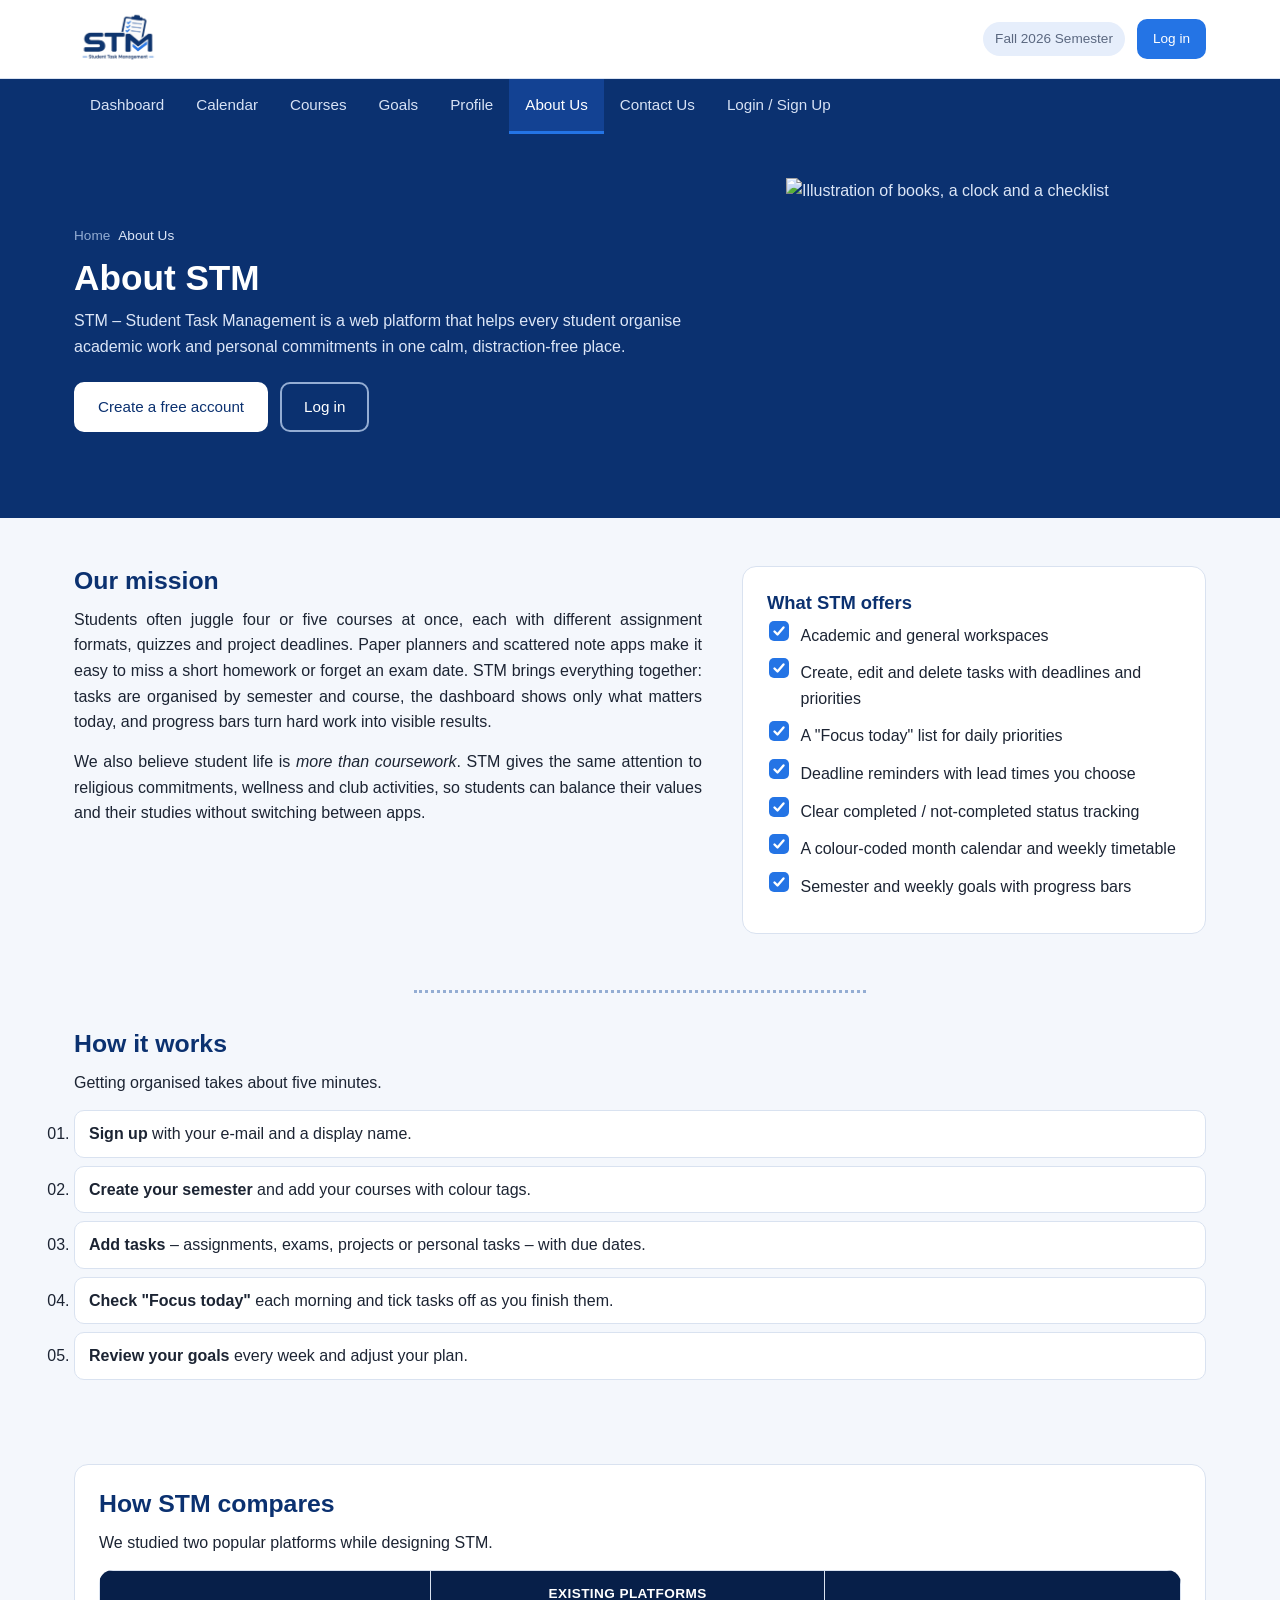
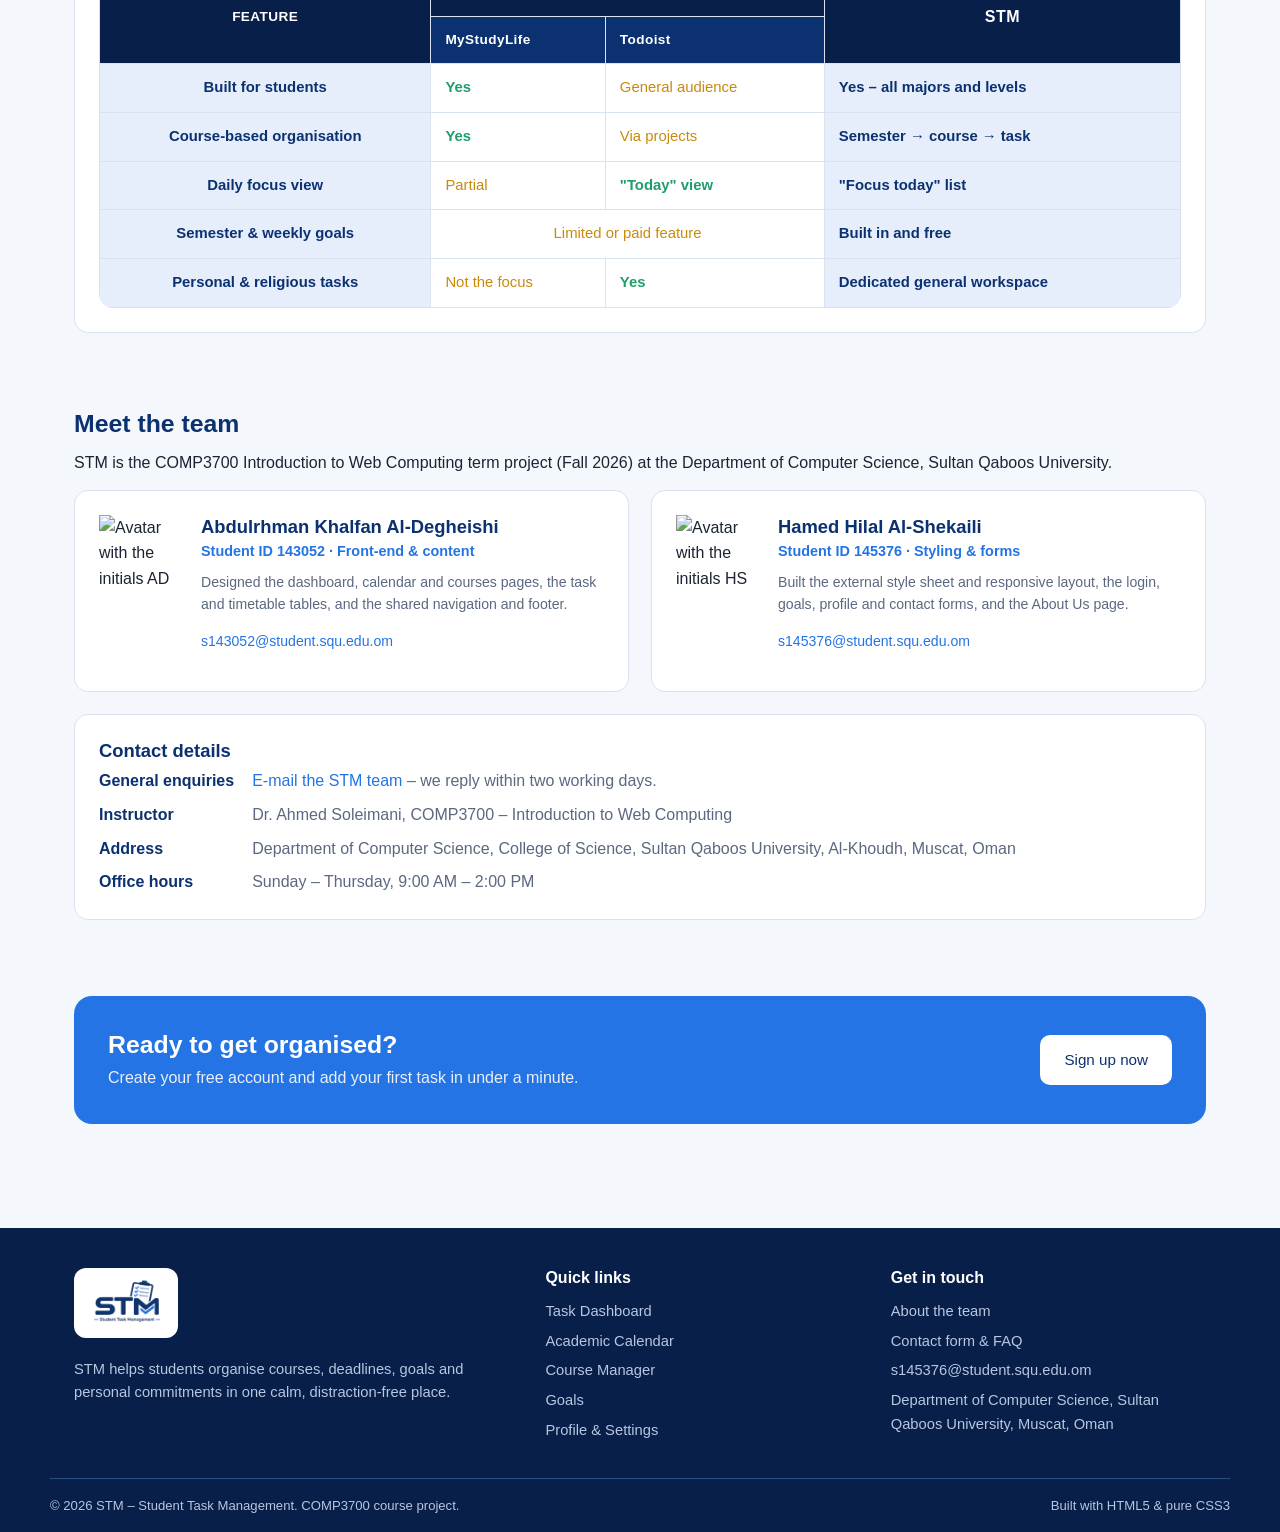
==== pages/aboutus.html @ becb6367 "Add files via upload" ====
<!DOCTYPE html>
<html xmlns="http://www.w3.org/1999/xhtml" lang="en" xml:lang="en">
<head>
  <meta charset="UTF-8" />
  <meta name="viewport" content="width=device-width, initial-scale=1.0" />
  <meta name="description" content="The mission behind STM and the team that built it." />
  <meta name="keywords" content="student task management, STM, assignments, deadlines, study planner, SQU" />
  <meta name="author" content="Abdulrhman Khalfan Al-Degheishi, Hamed Hilal Al-Shekaili" />
  <title>About Us | STM – Student Task Management</title>
  <link rel="icon" type="image/svg+xml" href="../images/favicon.svg" />
  <!-- 1) EXTERNAL CSS: shared by every page (logo, navigation, layout, footer) -->
  <link rel="stylesheet" type="text/css" href="../css/style.css" />
  <!-- 2) INTERNAL (document-level) CSS: rules used only on this page -->
  <style>
    .compare-table td.yes {
      color: #1F9D6B;
      font-weight: 600;
    }

    .compare-table td.part {
      color: #C98A0B;
    }

    .compare-table td.stm-col {
      background-color: #E6EEFB;
      color: #0B3170;
      font-weight: 600;
    }

    .compare-table thead th.stm-col {
      background-color: #2474E5;
      color: #FFFFFF;
      font-size: 1rem;
    }

    .team-card h3 {
      margin-bottom: 2px;
    }

    .team-card .role {
      color: #2474E5;
      font-weight: 600;
      font-size: 0.9rem;
      margin-bottom: 8px;
    }
  </style>
</head>
<body>
  <a class="skip-link" href="#content">Skip to main content</a>

  <!-- ===== Uniform header with logo (same on all pages) ===== -->
  <header id="site-header">
    <div class="container header-inner">
      <a class="logo-link" href="../index.html" title="STM home">
        <img src="../images/logo.png" alt="STM – Student Task Management logo" width="360" height="243" />
      </a>
      <div class="header-actions">
        <span class="today-chip">Fall 2026 Semester</span>
        <a class="btn btn-small" href="login.html">Log in</a>
      </div>
    </div>
  </header>

  <!-- ===== Uniform navigation menu ===== -->
  <nav id="main-nav" aria-label="Main navigation">
    <div class="container">
      <ul class="nav-links">
        <li><a href="../index.html">Dashboard</a></li>
        <li><a href="calendar.html">Calendar</a></li>
        <li><a href="courses.html">Courses</a></li>
        <li><a href="goals.html">Goals</a></li>
        <li><a href="profile.html">Profile</a></li>
        <li><a class="active" href="aboutus.html" aria-current="page">About Us</a></li>
        <li><a href="contact.html">Contact Us</a></li>
        <li><a href="login.html">Login / Sign Up</a></li>
      </ul>
    </div>
  </nav>

  <main id="content">
    <section class="page-hero">
      <div class="container split">
        <div>
          <ol class="breadcrumb">
            <li><a href="../index.html">Home</a></li>
            <li>About Us</li>
          </ol>
          <h1>About STM</h1>
          <p>STM – Student Task Management is a web platform that helps every student organise academic work and personal commitments in one calm, distraction-free place.</p>
          <div class="hero-actions">
            <a class="btn btn-light" href="login.html">Create a free account</a>
            <a class="btn btn-outline" href="login.html#login" style="color: #FFFFFF; border-color: #94ADD3;">Log in</a>
          </div>
        </div>
        <img class="hero-art" src="../images/study-team.svg" alt="Illustration of books, a clock and a checklist" width="420" height="300" />
      </div>
    </section>

    <!-- Mission -->
    <section class="section">
      <div class="container split" style="align-items: start;">
        <div class="mission">
          <h2>Our mission</h2>
          <p>Students often juggle four or five courses at once, each with different assignment formats, quizzes and project deadlines. Paper planners and scattered note apps make it easy to miss a short homework or forget an exam date. STM brings everything together: tasks are organised by semester and course, the dashboard shows only what matters today, and progress bars turn hard work into visible results.</p>
          <p>We also believe student life is <em>more than coursework</em>. STM gives the same attention to religious commitments, wellness and club activities, so students can balance their values and their studies without switching between apps.</p>
        </div>
        <div class="card">
          <h3>What STM offers</h3>
          <ul class="check-list">
            <li>Academic and general workspaces</li>
            <li>Create, edit and delete tasks with deadlines and priorities</li>
            <li>A "Focus today" list for daily priorities</li>
            <li>Deadline reminders with lead times you choose</li>
            <li>Clear completed / not-completed status tracking</li>
            <li>A colour-coded month calendar and weekly timetable</li>
            <li>Semester and weekly goals with progress bars</li>
          </ul>
        </div>
      </div>
    </section>

    <div class="container"><hr class="divider" /></div>

    <!-- How it works -->
    <section class="section-tight">
      <div class="container">
        <h2>How it works</h2>
        <p>Getting organised takes about five minutes.</p>
        <ol class="steps-list">
          <li><strong>Sign up</strong> with your e-mail and a display name.</li>
          <li><strong>Create your semester</strong> and add your courses with colour tags.</li>
          <li><strong>Add tasks</strong> – assignments, exams, projects or personal tasks – with due dates.</li>
          <li><strong>Check "Focus today"</strong> each morning and tick tasks off as you finish them.</li>
          <li><strong>Review your goals</strong> every week and adjust your plan.</li>
        </ol>
      </div>
    </section>

    <!-- TABLE 8: comparison with similar websites -->
    <section class="section">
      <div class="container">
        <div class="card">
          <h2>How STM compares</h2>
          <p>We studied two popular platforms while designing STM.</p>
          <div class="table-wrap">
            <table class="data-table compare-table">
              <thead>
                <tr>
                  <th rowspan="2" scope="col">Feature</th>
                  <th colspan="2" scope="colgroup">Existing platforms</th>
                  <th rowspan="2" scope="col" class="stm-col">STM</th>
                </tr>
                <tr>
                  <th scope="col">MyStudyLife</th>
                  <th scope="col">Todoist</th>
                </tr>
              </thead>
              <tbody>
                <tr>
                  <th scope="row">Built for students</th>
                  <td class="yes">Yes</td>
                  <td class="part">General audience</td>
                  <td class="stm-col">Yes – all majors and levels</td>
                </tr>
                <tr>
                  <th scope="row">Course-based organisation</th>
                  <td class="yes">Yes</td>
                  <td class="part">Via projects</td>
                  <td class="stm-col">Semester → course → task</td>
                </tr>
                <tr>
                  <th scope="row">Daily focus view</th>
                  <td class="part">Partial</td>
                  <td class="yes">"Today" view</td>
                  <td class="stm-col">"Focus today" list</td>
                </tr>
                <tr>
                  <th scope="row">Semester &amp; weekly goals</th>
                  <td colspan="2" class="part" style="text-align: center;">Limited or paid feature</td>
                  <td class="stm-col">Built in and free</td>
                </tr>
                <tr>
                  <th scope="row">Personal &amp; religious tasks</th>
                  <td class="part">Not the focus</td>
                  <td class="yes">Yes</td>
                  <td class="stm-col">Dedicated general workspace</td>
                </tr>
              </tbody>
            </table>
          </div>
        </div>
      </div>
    </section>

    <!-- Team with e-mail links -->
    <section class="section-tight" id="team">
      <div class="container">
        <h2>Meet the team</h2>
        <p>STM is the COMP3700 Introduction to Web Computing term project (Fall 2026) at the Department of Computer Science, Sultan Qaboos University.</p>
        <div class="grid-2">
          <article class="card team-card">
            <img src="../images/avatar-abdulrhman.svg" alt="Avatar with the initials AD" width="84" height="84" />
            <div>
              <h3>Abdulrhman Khalfan Al-Degheishi</h3>
              <p class="role">Student ID 143052 &#183; Front-end &amp; content</p>
              <p class="small muted">Designed the dashboard, calendar and courses pages, the task and timetable tables, and the shared navigation and footer.</p>
              <p class="small"><a href="mailto:s143052@student.squ.edu.om?subject=STM%20website%20enquiry">s143052@student.squ.edu.om</a></p>
            </div>
          </article>
          <article class="card team-card">
            <img src="../images/avatar-hamed.svg" alt="Avatar with the initials HS" width="84" height="84" />
            <div>
              <h3>Hamed Hilal Al-Shekaili</h3>
              <p class="role">Student ID 145376 &#183; Styling &amp; forms</p>
              <p class="small muted">Built the external style sheet and responsive layout, the login, goals, profile and contact forms, and the About Us page.</p>
              <p class="small"><a href="mailto:s145376@student.squ.edu.om?subject=STM%20website%20enquiry">s145376@student.squ.edu.om</a></p>
            </div>
          </article>
        </div>

        <div class="card" style="margin-top: 22px;">
          <h3>Contact details</h3>
          <dl class="info-list">
            <dt>General enquiries</dt>
            <dd><a href="mailto:s145376@student.squ.edu.om?cc=s143052@student.squ.edu.om&amp;subject=STM%20support%20request&amp;body=Hello%20STM%20team%2C%20I%20want%20to%20ask%20about...%20">E-mail the STM team</a> – we reply within two working days.</dd>
            <dt>Instructor</dt>
            <dd>Dr. Ahmed Soleimani, COMP3700 – Introduction to Web Computing</dd>
            <dt>Address</dt>
            <dd>Department of Computer Science, College of Science, Sultan Qaboos University, Al-Khoudh, Muscat, Oman</dd>
            <dt>Office hours</dt>
            <dd>Sunday – Thursday, 9:00 AM – 2:00 PM</dd>
          </dl>
        </div>
      </div>
    </section>

    <section class="section">
      <div class="container">
        <div class="cta-band">
          <div>
            <h2>Ready to get organised?</h2>
            <p>Create your free account and add your first task in under a minute.</p>
          </div>
          <a class="btn btn-light" href="login.html">Sign up now</a>
        </div>
      </div>
    </section>
  </main>

  <!-- ===== Uniform footer (same on all pages) ===== -->
  <footer id="site-footer">
    <div class="container footer-grid">
      <div>
        <a class="footer-logo" href="../index.html"><img src="../images/logo.png" alt="STM logo" width="360" height="243" /></a>
        <p>STM helps students organise courses, deadlines, goals and personal commitments in one calm, distraction-free place.</p>
      </div>
      <div>
        <h2>Quick links</h2>
        <ul>
          <li><a href="../index.html">Task Dashboard</a></li>
          <li><a href="calendar.html">Academic Calendar</a></li>
          <li><a href="courses.html">Course Manager</a></li>
          <li><a href="goals.html">Goals</a></li>
          <li><a href="profile.html">Profile &amp; Settings</a></li>
        </ul>
      </div>
      <div>
        <h2>Get in touch</h2>
        <ul>
          <li><a href="aboutus.html">About the team</a></li>
          <li><a href="contact.html">Contact form &amp; FAQ</a></li>
          <li><a href="mailto:s145376@student.squ.edu.om">s145376@student.squ.edu.om</a></li>
          <li>Department of Computer Science, Sultan Qaboos University, Muscat, Oman</li>
        </ul>
      </div>
    </div>
    <div class="container footer-bottom">
      <span>&#169; 2026 STM – Student Task Management. COMP3700 course project.</span>
      <span>Built with HTML5 &amp; pure CSS3</span>
    </div>
  </footer>
</body>
</html>
---- css/style.css ----
* {
  box-sizing: border-box;
  margin: 0;
  padding: 0;
}

body {
  font-family: "Inter", "Segoe UI", Tahoma, Arial, sans-serif;
  font-size: 16px;
  line-height: 1.6;
  color: #1C2433;
  background-color: #F4F7FC;
  min-height: 100vh;
  display: flex;
  flex-direction: column;
}

main {
  flex: 1;
}

img {
  max-width: 100%;
  height: auto;
  display: block;
}

h1,
h2,
h3,
h4,
legend,
caption {
  font-family: "Poppins", "Segoe UI", Arial, sans-serif;
  color: #0B3170;
  line-height: 1.25;
  font-weight: 600;
}

h1 {
  font-size: 2.2rem;
}

h2 {
  font-size: 1.55rem;
  margin-bottom: 0.6rem;
}

h3 {
  font-size: 1.15rem;
  margin-bottom: 0.4rem;
}

h4 {
  font-size: 1rem;
}

p {
  margin-bottom: 0.9rem;
}

a:link {
  color: #2474E5;
  text-decoration: none;
}

a:visited {
  color: #5A3FB8;
}

a:hover {
  color: #0B3170;
  text-decoration: underline;
}

a:active {
  color: #D4363C;
}

a:focus {
  outline: 3px solid #94ADD3;
  border-radius: 4px;
}

.skip-link {
  position: absolute;
  left: 12px;
  top: -60px;
  z-index: 200;
  background-color: #0B3170;
  color: #FFFFFF;
  padding: 10px 16px;
  border-radius: 8px;
}

.skip-link:focus {
  top: 12px;
  color: #FFFFFF;
}

.container {
  width: 100%;
  max-width: 1180px;
  margin: 0 auto;
  padding: 0 24px;
}

.section {
  padding: 48px 0;
}

.section-tight {
  padding: 28px 0;
}

.grid-2,
.grid-3,
.grid-4 {
  display: grid;
  gap: 22px;
}

.grid-2 {
  grid-template-columns: repeat(2, 1fr);
}

.grid-3 {
  grid-template-columns: repeat(3, 1fr);
}

.grid-4 {
  grid-template-columns: repeat(4, 1fr);
}

.layout-main-side,
.layout-side-main {
  display: grid;
  gap: 22px;
  align-items: start;
}

.layout-main-side {
  grid-template-columns: 1.5fr 1fr;
}

.layout-side-main {
  grid-template-columns: 0.8fr 1.6fr;
}

.grid-2 > *,
.grid-3 > *,
.grid-4 > *,
.split > *,
.layout-main-side > *,
.layout-side-main > * {
  min-width: 0;
}

.split {
  display: grid;
  grid-template-columns: 1.15fr 0.85fr;
  gap: 40px;
  align-items: center;
}

.text-center {
  text-align: center;
}

.muted {
  color: #5B6880;
}

.small {
  font-size: 0.88rem;
}

#site-header {
  background-color: #FFFFFF;
  border-bottom: 1px solid #D9E2F0;
}

.header-inner {
  display: flex;
  align-items: center;
  justify-content: space-between;
  gap: 16px;
  padding-top: 10px;
  padding-bottom: 10px;
}

.logo-link {
  display: inline-block;
}

.logo-link img {
  height: 58px;
  width: auto;
}

.header-actions {
  display: flex;
  align-items: center;
  gap: 12px;
}

.today-chip {
  font-size: 0.85rem;
  color: #5B6880;
  background-color: #E6EEFB;
  padding: 6px 12px;
  border-radius: 999px;
  white-space: nowrap;
}

#main-nav {
  background-color: #0B3170;
}

.nav-links {
  list-style-type: none;
  display: flex;
  flex-wrap: wrap;
}

.nav-links > li {
  position: relative;
}

#main-nav a:link,
#main-nav a:visited {
  display: block;
  color: #D7E2F5;
  padding: 14px 16px;
  font-size: 0.95rem;
  font-weight: 500;
  text-decoration: none;
  border-bottom: 3px solid transparent;
}

#main-nav a:hover {
  color: #FFFFFF;
  background-color: #1F4579;
  border-bottom-color: #94ADD3;
}

#main-nav a:active {
  background-color: #2474E5;
  color: #FFFFFF;
}

#main-nav a.active {
  color: #FFFFFF;
  border-bottom-color: #2474E5;
  background-color: #134293;
}

.btn,
a.btn:link,
a.btn:visited,
button,
input[type="submit"],
input[type="reset"],
input[type="button"] {
  display: inline-block;
  font-family: "Poppins", Arial, sans-serif;
  font-size: 0.95rem;
  font-weight: 500;
  padding: 11px 22px;
  border-radius: 10px;
  border: 2px solid #2474E5;
  background-color: #2474E5;
  color: #FFFFFF;
  cursor: pointer;
  text-decoration: none;
  text-align: center;
}

.btn:hover,
button:hover,
input[type="submit"]:hover,
input[type="button"]:hover {
  background-color: #0B3170;
  border-color: #0B3170;
  color: #FFFFFF;
  text-decoration: none;
}

a.btn-outline:link,
a.btn-outline:visited,
.btn-outline,
input[type="reset"] {
  background-color: transparent;
  color: #2474E5;
}

a.btn-outline:hover,
input[type="reset"]:hover {
  background-color: #E6EEFB;
  color: #0B3170;
  border-color: #0B3170;
}

a.btn-light:link,
a.btn-light:visited {
  background-color: #FFFFFF;
  border-color: #FFFFFF;
  color: #0B3170;
}

a.btn-light:hover {
  background-color: #E6EEFB;
  border-color: #E6EEFB;
}

.btn-small,
a.btn-small:link,
a.btn-small:visited {
  padding: 7px 14px;
  font-size: 0.85rem;
}

.page-hero {
  background-color: #0B3170;
  color: #DCE6F7;
  padding: 44px 0 40px;
}

.page-hero h1 {
  color: #FFFFFF;
  margin-bottom: 8px;
}

.page-hero p {
  max-width: 720px;
  margin-bottom: 0;
}

.breadcrumb {
  list-style: none;
  display: flex;
  gap: 8px;
  font-size: 0.85rem;
  margin-bottom: 10px;
}

.breadcrumb a:link,
.breadcrumb a:visited {
  color: #94ADD3;
}

.breadcrumb a:hover {
  color: #FFFFFF;
}

.home-hero {
  padding: 56px 0 64px;
}

.home-hero h1 {
  font-size: 2.6rem;
}

.home-hero .eyebrow {
  display: inline-block;
  background-color: #2A4F80;
  color: #FFFFFF;
  font-size: 0.95rem;
  font-variant: small-caps;
  letter-spacing: 0.08em;
  padding: 5px 12px;
  border-radius: 999px;
  margin-bottom: 14px;
}

.hero-actions {
  display: flex;
  flex-wrap: wrap;
  gap: 12px;
  margin-top: 22px;
}

.hero-art {
  max-width: 470px;
  margin-left: auto;
}

.card {
  background-color: #FFFFFF;
  border: 1px solid #D9E2F0;
  border-radius: 14px;
  padding: 24px;
}

.card-header {
  display: flex;
  align-items: center;
  justify-content: space-between;
  gap: 12px;
  flex-wrap: wrap;
  margin: 0 0 16px 0;
}

.card-header h2,
.card-header h3 {
  margin-bottom: 0;
}

.feature-card {
  text-align: left;
}

.feature-card img {
  width: 56px;
  height: 56px;
  margin-bottom: 14px;
}

.stat {
  display: flex;
  flex-direction: column;
  gap: 2px;
  border-left: 5px solid #2474E5;
}

.stat .value {
  font: normal bold 2em "Poppins", Arial, sans-serif;
  color: #0B3170;
  line-height: 1.1;
}

.stat .label {
  font-size: 0.88rem;
  color: #5B6880;
}

.stat.green {
  border-left-color: #1F9D6B;
}

.stat.amber {
  border-left-color: #C98A0B;
}

.stat.red {
  border-left-color: #D4363C;
}

.badge {
  display: inline-block;
  font-size: 0.75rem;
  font-weight: 600;
  letter-spacing: 0.03em;
  text-transform: uppercase;
  padding: 3px 10px;
  border-radius: 999px;
  white-space: nowrap;
}

.badge.high {
  background-color: #FCE7E8;
  color: #D4363C;
}

.badge.medium {
  background-color: #FDF3DC;
  color: #C98A0B;
}

.badge.low {
  background-color: #E3F5EC;
  color: #1F9D6B;
}

.badge.done {
  background-color: #E3F5EC;
  color: #1F9D6B;
}

.badge.pending {
  background-color: #E6EEFB;
  color: #2474E5;
}

.badge.overdue {
  background-color: #D4363C;
  color: #FFFFFF;
}

.dot {
  display: inline-block;
  width: 11px;
  height: 11px;
  border-radius: 50%;
  margin-right: 6px;
  vertical-align: middle;
}

.progress {
  width: 100%;
  height: 10px;
  background-color: #E6EEFB;
  border-radius: 999px;
  overflow: hidden;
}

.progress span {
  display: block;
  height: 100%;
  background-color: #2474E5;
  border-radius: 999px;
}

ul.check-list {
  list-style-type: square;
  list-style-image: url("../images/bullet-check.svg");
  padding-left: 1.8em;
}

ul.check-list li {
  margin-bottom: 10px;
  padding-left: 0.3em;
}

.steps-list {
  list-style-type: decimal-leading-zero;
}

.steps-list li {
  padding: 10px 14px;
  background-color: #FFFFFF;
  border: 1px solid #D9E2F0;
  border-radius: 10px;
  margin-bottom: 8px;
}

.square-list {
  list-style-type: square;
  margin-left: 22px;
}

.square-list li {
  margin-bottom: 6px;
}

.square-list ul {
  list-style-type: circle;
  margin: 6px 0 6px 22px;
}

hr.divider {
  border: none;
  border-top-style: dotted;
  border-top-width: 3px;
  border-top-color: #94ADD3;
  width: 40%;
  margin: 8px auto;
}

dl.info-list {
  display: grid;
  grid-template-columns: max-content 1fr;
  gap: 8px 18px;
}

dl.info-list dt {
  font-weight: 600;
  color: #0B3170;
}

dl.info-list dd {
  color: #5B6880;
  overflow-wrap: anywhere;
}

.table-wrap {
  width: 100%;
  overflow-x: auto;
  border-radius: 14px;
}

table {
  width: 100%;
  font-size: 0.93rem;
}

caption {
  caption-side: top;
  text-align: left;
  font-size: 1.05rem;
  padding: 0 0 10px;
}

.data-table {
  min-width: 640px;
  border-collapse: collapse;
  background-color: #FFFFFF;
  border: 1px solid #D9E2F0;
}

.data-table th,
.data-table td {
  padding: 12px 14px;
  border: 1px solid #D9E2F0;
  text-align: left;
  vertical-align: middle;
}

.data-table thead th {
  background-color: #0B3170;
  color: #FFFFFF;
  font-weight: 600;
  font-size: 0.85rem;
  letter-spacing: 0.03em;
}

.data-table thead tr:first-child th {
  background-color: #071F49;
  text-align: center;
  text-transform: uppercase;
}

.data-table tbody tr:hover {
  background-color: #E6EEFB;
}

.data-table tbody th {
  background-color: #E6EEFB;
  color: #0B3170;
  text-align: center;
}

.data-table tfoot td,
.data-table tfoot th {
  background-color: #EEF3FB;
  font-weight: 600;
  color: #0B3170;
}

.data-table td.num {
  text-align: center;
  font-variant-numeric: tabular-nums;
}

tr.row-done td {
  color: #5B6880;
  opacity: 0.75;
}

tr.row-done td.task-title {
  text-decoration: line-through;
}

.calendar-table {
  border-collapse: separate;
  border-spacing: 6px;
  table-layout: fixed;
  min-width: 720px;
}

.calendar-table th {
  background-color: #0B3170;
  color: #FFFFFF;
  padding: 10px 4px;
  border-radius: 8px;
  font-size: 0.85rem;
}

.calendar-table th.weekend {
  background-color: #94ADD3;
  color: #0B3170;
}

.calendar-table td {
  height: 104px;
  vertical-align: top;
  padding: 8px;
  background-color: #FFFFFF;
  border: 1px solid #D9E2F0;
  border-radius: 10px;
  font-size: 0.8rem;
}

.calendar-table td.empty {
  background-color: transparent;
  border-style: dashed;
  border-width: 2px;
  border-color: #D9E2F0;
}

.calendar-table td.weekend {
  background-color: #F0F3F9;
}

.calendar-table td.today {
  border: 2px solid #2474E5;
  background-color: #E6EEFB;
}

.calendar-table .day-num {
  display: block;
  font-weight: 700;
  color: #0B3170;
  margin-bottom: 4px;
}

.calendar-table td.event-span {
  background-color: #FDF3DC;
  border-color: #C98A0B;
  vertical-align: middle;
  text-align: center;
}

.event {
  display: block;
  font-size: 0.74rem;
  line-height: 1.3;
  padding: 3px 6px;
  border-radius: 5px;
  margin-bottom: 3px;
  color: #FFFFFF;
  background-color: #2474E5;
  overflow: hidden;
  text-overflow: ellipsis;
  white-space: nowrap;
}

.event.exam {
  background-color: #D4363C;
}

.event.project {
  background-color: #0B3170;
}

.event.personal {
  background-color: #1F9D6B;
}

.timetable {
  border-collapse: collapse;
  border: 4px double #0B3170;
  min-width: 720px;
  background-color: #FFFFFF;
}

.timetable th,
.timetable td {
  border: 1px solid #94ADD3;
  padding: 10px 8px;
  text-align: center;
  font-size: 0.85rem;
}

.timetable thead th {
  background-color: #0B3170;
  color: #FFFFFF;
}

.timetable tbody th {
  background-color: #E6EEFB;
  color: #0B3170;
  white-space: nowrap;
  width: 110px;
}

.timetable td.class-cell {
  color: #FFFFFF;
  font-weight: 600;
  vertical-align: middle;
}

.timetable td.break-row {
  background-color: #FFF7E5;
  color: #C98A0B;
  font-style: italic;
  letter-spacing: 0.15em;
  text-transform: uppercase;
}

.timetable col.weekday-alt {
  background-color: #F7F9FD;
}

.legend {
  list-style: none;
  display: flex;
  flex-wrap: wrap;
  gap: 16px;
  margin-top: 12px;
  font-size: 0.85rem;
  color: #5B6880;
}

form {
  width: 100%;
}

fieldset {
  border: 1px solid #D9E2F0;
  border-radius: 12px;
  padding: 18px 20px 8px;
  margin-bottom: 20px;
  background-color: #FBFCFE;
}

legend {
  font-size: 1rem;
  padding: 0 8px;
}

.form-grid {
  display: grid;
  grid-template-columns: repeat(2, 1fr);
  gap: 0 20px;
}

.form-row {
  margin-bottom: 16px;
}

.form-row.full {
  grid-column: 1 / -1;
}

label,
.label {
  display: block;
  font-weight: 600;
  font-size: 0.9rem;
  color: #0B3170;
  margin-bottom: 6px;
}

input[type="text"],
input[type="email"],
input[type="password"],
input[type="number"],
input[type="date"],
input[type="time"],
input[type="datetime-local"],
input[type="tel"],
input[type="url"],
input[type="search"],
input[type="month"],
input[type="week"],
select,
textarea {
  width: 100%;
  font-family: inherit;
  font-size: 0.95rem;
  color: #1C2433;
  background-color: #FFFFFF;
  padding: 10px 12px;
  border: 1.5px solid #C5D1E6;
  border-radius: 9px;
}

textarea {
  min-height: 110px;
  resize: vertical;
}

select[multiple] {
  min-height: 112px;
}

input:hover,
select:hover,
textarea:hover {
  border-color: #94ADD3;
}

input:focus,
select:focus,
textarea:focus {
  outline: none;
  border-color: #2474E5;
}

input[type="checkbox"],
input[type="radio"] {
  width: 18px;
  height: 18px;
  vertical-align: middle;
  margin-right: 6px;
}

input[type="range"] {
  width: 100%;
}

input[type="color"] {
  width: 64px;
  height: 42px;
  padding: 3px;
  border: 1.5px solid #C5D1E6;
  border-radius: 9px;
  background-color: #FFFFFF;
  cursor: pointer;
}

input[type="file"] {
  width: 100%;
  font-size: 0.9rem;
  padding: 9px;
  border: 1.5px dashed #94ADD3;
  border-radius: 9px;
  background-color: #FFFFFF;
}

.choice-group {
  display: flex;
  flex-wrap: wrap;
  gap: 8px 18px;
}

.choice-group label {
  display: inline-flex;
  align-items: center;
  font-weight: 400;
  color: #1C2433;
  margin-bottom: 0;
  cursor: pointer;
}

.hint {
  display: block;
  font-size: 0.8rem;
  color: #5B6880;
  margin-top: 4px;
}

.form-actions {
  display: flex;
  flex-wrap: wrap;
  gap: 12px;
  margin-top: 6px;
}

.note {
  font-size: 0.85rem;
  background-color: #E9F0FC;
  border-left: 4px solid #2474E5;
  padding: 10px 14px;
  border-radius: 8px;
  color: #0B3170;
  margin-bottom: 18px;
}

details {
  background-color: #FFFFFF;
  border: 1px solid #D9E2F0;
  border-radius: 12px;
  padding: 14px 18px;
  margin-bottom: 10px;
}

summary {
  font-weight: 600;
  color: #0B3170;
  cursor: pointer;
  list-style: none;
}

details p {
  margin: 10px 0 0 22px;
  color: #5B6880;
}

.team-card {
  display: flex;
  gap: 18px;
  align-items: flex-start;
}

.team-card img {
  width: 84px;
  height: 84px;
  flex-shrink: 0;
}

.mission p {
  text-align: justify;
}

.course-card {
  border-top: 6px solid #2474E5;
}

.course-card .code {
  font-size: 0.8rem;
  letter-spacing: 0.06em;
  color: #5B6880;
  text-transform: uppercase;
}

.course-card ul {
  list-style: none;
  margin: 10px 0 14px;
  font-size: 0.9rem;
  color: #5B6880;
}

.cta-band {
  background-color: #2474E5;
  color: #FFFFFF;
  border-radius: 18px;
  padding: 34px;
  display: flex;
  align-items: center;
  justify-content: space-between;
  gap: 20px;
  flex-wrap: wrap;
}

.cta-band h2 {
  color: #FFFFFF;
  margin-bottom: 4px;
}

.cta-band p {
  margin: 0;
  color: #EAF0FA;
}

#site-footer {
  background-color: #071F49;
  color: #B8C6E0;
  margin-top: 56px;
  font-size: 0.92rem;
}

.footer-grid {
  display: grid;
  grid-template-columns: 1.4fr 1fr 1fr;
  gap: 30px;
  padding-top: 40px;
  padding-bottom: 30px;
}

.footer-logo {
  background-color: #FFFFFF;
  border-radius: 12px;
  padding: 8px 12px;
  display: inline-block;
  margin-top: 0;
  margin-right: 0;
  margin-bottom: 12px;
  margin-left: 0;
}

.footer-logo img {
  height: 54px;
  width: auto;
}

#site-footer h2 {
  font-size: 1rem;
  color: #FFFFFF;
  margin-bottom: 12px;
  font-family: "Poppins", Arial, sans-serif;
}

#site-footer ul {
  list-style: none;
}

#site-footer li {
  margin-bottom: 6px;
}

#site-footer a:link,
#site-footer a:visited {
  color: #B8C6E0;
}

#site-footer a:hover {
  color: #FFFFFF;
}

#site-footer a:active {
  color: #94ADD3;
}

.footer-bottom {
  border-top: 1px solid #2A4F80;
  padding: 16px 0;
  font-size: 0.82rem;
  display: flex;
  justify-content: space-between;
  flex-wrap: wrap;
  gap: 8px;
}

@media (max-width: 960px) {
  .grid-4 {
    grid-template-columns: repeat(2, 1fr);
  }

  .grid-3 {
    grid-template-columns: repeat(2, 1fr);
  }

  .split,
  .layout-main-side,
  .layout-side-main {
    grid-template-columns: 1fr;
  }

  .hero-art {
    margin: 0 auto;
    width: 100%;
    max-width: 380px;
  }

  .footer-grid {
    grid-template-columns: 1fr 1fr;
  }

  .footer-grid > div:first-child {
    grid-column: 1 / -1;
  }

  h1,
  .home-hero h1 {
    font-size: 2rem;
  }
}

@media (max-width: 680px) {
  .container {
    padding: 0 16px;
  }

  .section {
    padding: 32px 0;
  }

  .grid-2,
  .grid-3,
  .grid-4,
  .form-grid {
    grid-template-columns: 1fr;
  }

  .footer-grid {
    grid-template-columns: 1fr;
  }

  .logo-link img {
    height: 46px;
  }

  .today-chip {
    display: none;
  }

  .nav-links {
    flex-direction: column;
    padding-bottom: 8px;
  }

  #main-nav a:link,
  #main-nav a:visited {
    border-bottom: none;
    border-left: 3px solid transparent;
  }

  #main-nav a.active {
    border-left-color: #2474E5;
  }

  h1,
  .home-hero h1 {
    font-size: 1.7rem;
  }

  h2 {
    font-size: 1.3rem;
  }

  .card {
    padding: 18px;
  }

  .cta-band {
    padding: 24px;
  }

  .team-card {
    flex-direction: column;
  }

  dl.info-list {
    grid-template-columns: 1fr;
    gap: 2px;
  }

  dl.info-list dd {
    margin-bottom: 8px;
  }
}
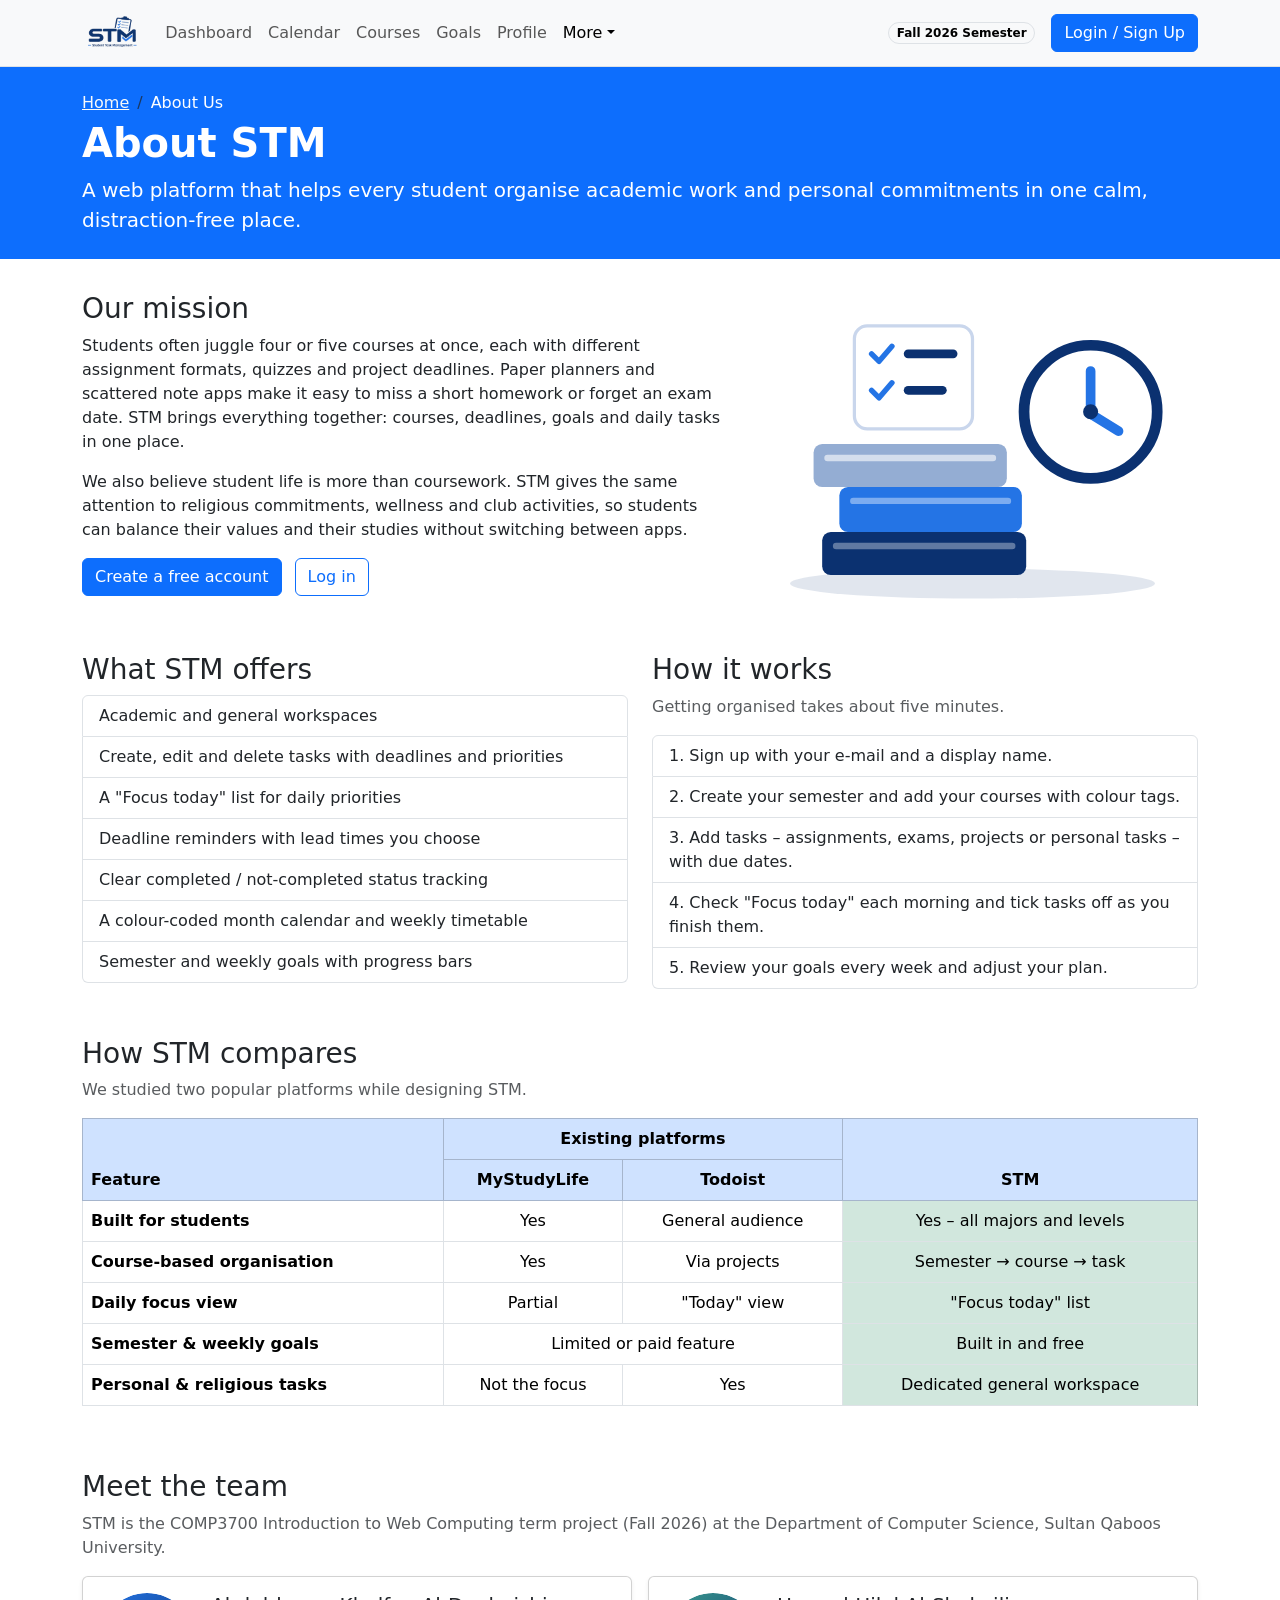
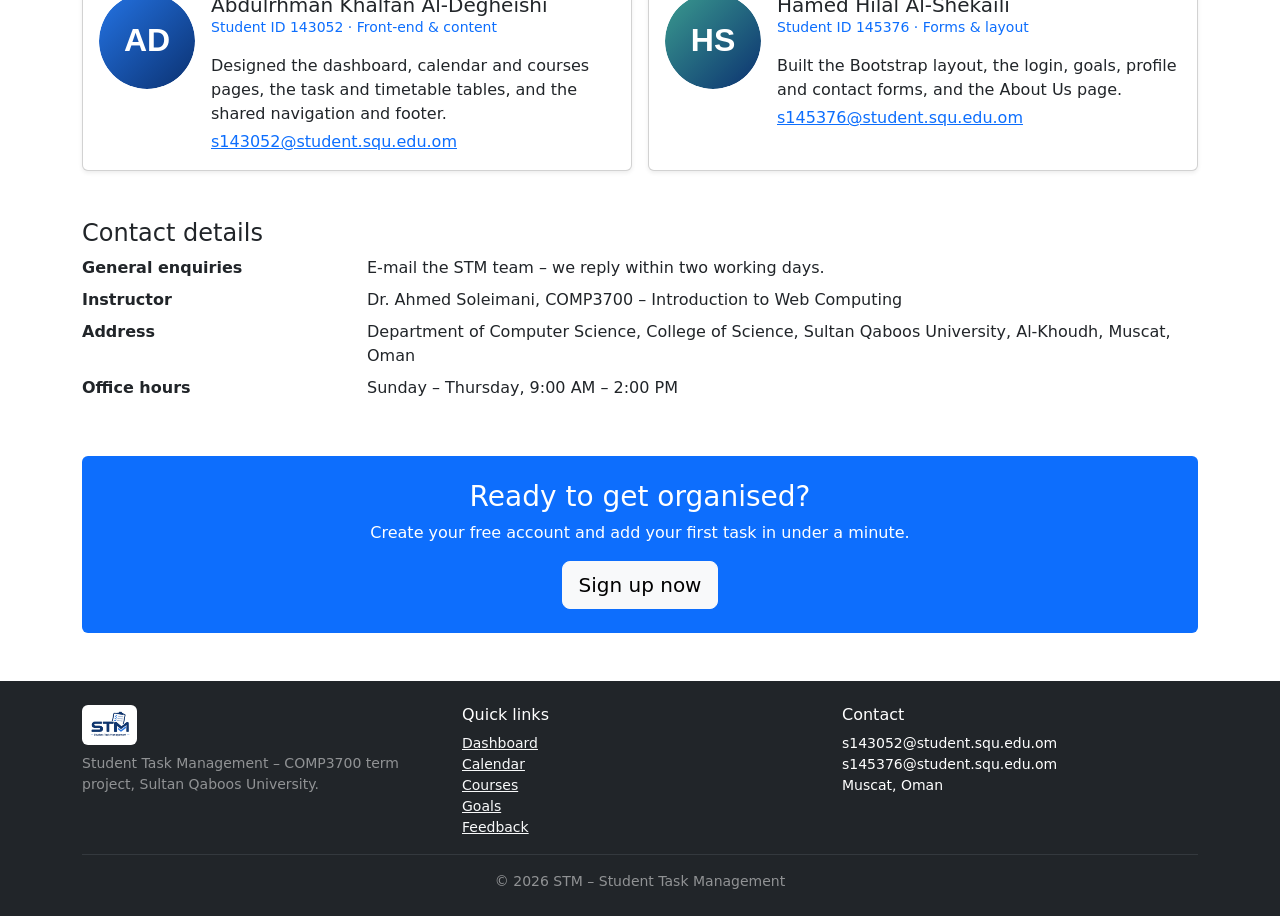
==== commit 96f44d2c: "Rebuild About Us page with Bootstrap Replace custom CSS with Bootstrap grid, cards, tables and respo" ====
--- a/pages/aboutus.html
+++ b/pages/aboutus.html
@@ -1,283 +1,196 @@
 <!DOCTYPE html>
-<html xmlns="http://www.w3.org/1999/xhtml" lang="en" xml:lang="en">
+<html lang="en">
 <head>
   <meta charset="UTF-8" />
-  <meta name="viewport" content="width=device-width, initial-scale=1.0" />
-  <meta name="description" content="The mission behind STM and the team that built it." />
-  <meta name="keywords" content="student task management, STM, assignments, deadlines, study planner, SQU" />
-  <meta name="author" content="Abdulrhman Khalfan Al-Degheishi, Hamed Hilal Al-Shekaili" />
-  <title>About Us | STM – Student Task Management</title>
+  <meta name="viewport" content="width=device-width, initial-scale=1" />
+  <title>About STM | STM – Student Task Management</title>
   <link rel="icon" type="image/svg+xml" href="../images/favicon.svg" />
-  <!-- 1) EXTERNAL CSS: shared by every page (logo, navigation, layout, footer) -->
-  <link rel="stylesheet" type="text/css" href="../css/style.css" />
-  <!-- 2) INTERNAL (document-level) CSS: rules used only on this page -->
-  <style>
-    .compare-table td.yes {
-      color: #1F9D6B;
-      font-weight: 600;
-    }
-
-    .compare-table td.part {
-      color: #C98A0B;
-    }
-
-    .compare-table td.stm-col {
-      background-color: #E6EEFB;
-      color: #0B3170;
-      font-weight: 600;
-    }
-
-    .compare-table thead th.stm-col {
-      background-color: #2474E5;
-      color: #FFFFFF;
-      font-size: 1rem;
-    }
-
-    .team-card h3 {
-      margin-bottom: 2px;
-    }
-
-    .team-card .role {
-      color: #2474E5;
-      font-weight: 600;
-      font-size: 0.9rem;
-      margin-bottom: 8px;
-    }
-  </style>
+  <link href="https://cdn.jsdelivr.net/npm/bootstrap@5.3.8/dist/css/bootstrap.min.css" rel="stylesheet" integrity="sha384-sRIl4kxILFvY47J16cr9ZwB07vP4J8+LH7qKQnuqkuIAvNWLzeN8tE5YBujZqJLB" crossorigin="anonymous" />
 </head>
 <body>
-  <a class="skip-link" href="#content">Skip to main content</a>
-
-  <!-- ===== Uniform header with logo (same on all pages) ===== -->
-  <header id="site-header">
-    <div class="container header-inner">
-      <a class="logo-link" href="../index.html" title="STM home">
-        <img src="../images/logo.png" alt="STM – Student Task Management logo" width="360" height="243" />
-      </a>
-      <div class="header-actions">
-        <span class="today-chip">Fall 2026 Semester</span>
-        <a class="btn btn-small" href="login.html">Log in</a>
+  <nav class="navbar navbar-expand-lg bg-body-tertiary border-bottom sticky-top">
+    <div class="container">
+      <a class="navbar-brand" href="../index.html"><img src="../images/logo.png" alt="STM logo" height="40" /></a>
+      <button class="navbar-toggler" type="button" data-bs-toggle="collapse" data-bs-target="#mainNav" aria-controls="mainNav" aria-expanded="false" aria-label="Toggle navigation">
+        <span class="navbar-toggler-icon"></span>
+      </button>
+      <div class="collapse navbar-collapse" id="mainNav">
+        <ul class="navbar-nav me-auto mb-2 mb-lg-0">
+          <li class="nav-item"><a class="nav-link" href="../index.html">Dashboard</a></li>
+          <li class="nav-item"><a class="nav-link" href="calendar.html">Calendar</a></li>
+          <li class="nav-item"><a class="nav-link" href="courses.html">Courses</a></li>
+          <li class="nav-item"><a class="nav-link" href="goals.html">Goals</a></li>
+          <li class="nav-item"><a class="nav-link" href="profile.html">Profile</a></li>
+          <li class="nav-item dropdown">
+            <a class="nav-link dropdown-toggle active" href="#" role="button" data-bs-toggle="dropdown" aria-expanded="false">More</a>
+            <ul class="dropdown-menu">
+              <li><a class="dropdown-item" href="questionnaire.html">Feedback (Questionnaire)</a></li>
+              <li><a class="dropdown-item" href="calculate.html">Study Calculator</a></li>
+              <li><a class="dropdown-item" href="funpage.html">Fun Page</a></li>
+              <li><a class="dropdown-item active" href="aboutus.html">About Us</a></li>
+              <li><a class="dropdown-item" href="contact.html">Contact Us</a></li>
+            </ul>
+          </li>
+        </ul>
+        <span class="badge rounded-pill text-bg-light border me-lg-3 mb-2 mb-lg-0">Fall 2026 Semester</span>
+        <a class="btn btn-primary" href="login.html">Login / Sign Up</a>
       </div>
+    </div>
+  </nav>
+  <header class="bg-primary text-white py-4">
+    <div class="container">
+      <nav aria-label="breadcrumb">
+        <ol class="breadcrumb mb-1">
+          <li class="breadcrumb-item"><a class="link-light" href="../index.html">Home</a></li>
+          <li class="breadcrumb-item active text-white" aria-current="page">About Us</li>
+        </ol>
+      </nav>
+      <h1 class="display-6 fw-bold">About STM</h1>
+      <p class="lead mb-0">A web platform that helps every student organise academic work and personal commitments in one calm, distraction-free place.</p>
     </div>
   </header>
 
-  <!-- ===== Uniform navigation menu ===== -->
-  <nav id="main-nav" aria-label="Main navigation">
-    <div class="container">
-      <ul class="nav-links">
-        <li><a href="../index.html">Dashboard</a></li>
-        <li><a href="calendar.html">Calendar</a></li>
-        <li><a href="courses.html">Courses</a></li>
-        <li><a href="goals.html">Goals</a></li>
-        <li><a href="profile.html">Profile</a></li>
-        <li><a class="active" href="aboutus.html" aria-current="page">About Us</a></li>
-        <li><a href="contact.html">Contact Us</a></li>
-        <li><a href="login.html">Login / Sign Up</a></li>
-      </ul>
-    </div>
-  </nav>
+  <main class="container my-4">
 
-  <main id="content">
-    <section class="page-hero">
-      <div class="container split">
-        <div>
-          <ol class="breadcrumb">
-            <li><a href="../index.html">Home</a></li>
-            <li>About Us</li>
-          </ol>
-          <h1>About STM</h1>
-          <p>STM – Student Task Management is a web platform that helps every student organise academic work and personal commitments in one calm, distraction-free place.</p>
-          <div class="hero-actions">
-            <a class="btn btn-light" href="login.html">Create a free account</a>
-            <a class="btn btn-outline" href="login.html#login" style="color: #FFFFFF; border-color: #94ADD3;">Log in</a>
-          </div>
+    <section class="mb-5">
+      <div class="row align-items-center g-4">
+        <div class="col-md-7">
+          <h2 class="h3">Our mission</h2>
+          <p>Students often juggle four or five courses at once, each with different assignment formats, quizzes and project deadlines. Paper planners and scattered note apps make it easy to miss a short homework or forget an exam date. STM brings everything together: courses, deadlines, goals and daily tasks in one place.</p>
+          <p>We also believe student life is more than coursework. STM gives the same attention to religious commitments, wellness and club activities, so students can balance their values and their studies without switching between apps.</p>
+          <a class="btn btn-primary me-2" href="login.html">Create a free account</a>
+          <a class="btn btn-outline-primary" href="login.html">Log in</a>
         </div>
-        <img class="hero-art" src="../images/study-team.svg" alt="Illustration of books, a clock and a checklist" width="420" height="300" />
-      </div>
-    </section>
-
-    <!-- Mission -->
-    <section class="section">
-      <div class="container split" style="align-items: start;">
-        <div class="mission">
-          <h2>Our mission</h2>
-          <p>Students often juggle four or five courses at once, each with different assignment formats, quizzes and project deadlines. Paper planners and scattered note apps make it easy to miss a short homework or forget an exam date. STM brings everything together: tasks are organised by semester and course, the dashboard shows only what matters today, and progress bars turn hard work into visible results.</p>
-          <p>We also believe student life is <em>more than coursework</em>. STM gives the same attention to religious commitments, wellness and club activities, so students can balance their values and their studies without switching between apps.</p>
-        </div>
-        <div class="card">
-          <h3>What STM offers</h3>
-          <ul class="check-list">
-            <li>Academic and general workspaces</li>
-            <li>Create, edit and delete tasks with deadlines and priorities</li>
-            <li>A "Focus today" list for daily priorities</li>
-            <li>Deadline reminders with lead times you choose</li>
-            <li>Clear completed / not-completed status tracking</li>
-            <li>A colour-coded month calendar and weekly timetable</li>
-            <li>Semester and weekly goals with progress bars</li>
-          </ul>
+        <div class="col-md-5 text-center">
+          <img src="../images/study-team.svg" class="img-fluid" alt="Students studying together" />
         </div>
       </div>
     </section>
 
-    <div class="container"><hr class="divider" /></div>
-
-    <!-- How it works -->
-    <section class="section-tight">
-      <div class="container">
-        <h2>How it works</h2>
-        <p>Getting organised takes about five minutes.</p>
-        <ol class="steps-list">
-          <li><strong>Sign up</strong> with your e-mail and a display name.</li>
-          <li><strong>Create your semester</strong> and add your courses with colour tags.</li>
-          <li><strong>Add tasks</strong> – assignments, exams, projects or personal tasks – with due dates.</li>
-          <li><strong>Check "Focus today"</strong> each morning and tick tasks off as you finish them.</li>
-          <li><strong>Review your goals</strong> every week and adjust your plan.</li>
-        </ol>
-      </div>
-    </section>
-
-    <!-- TABLE 8: comparison with similar websites -->
-    <section class="section">
-      <div class="container">
-        <div class="card">
-          <h2>How STM compares</h2>
-          <p>We studied two popular platforms while designing STM.</p>
-          <div class="table-wrap">
-            <table class="data-table compare-table">
-              <thead>
-                <tr>
-                  <th rowspan="2" scope="col">Feature</th>
-                  <th colspan="2" scope="colgroup">Existing platforms</th>
-                  <th rowspan="2" scope="col" class="stm-col">STM</th>
-                </tr>
-                <tr>
-                  <th scope="col">MyStudyLife</th>
-                  <th scope="col">Todoist</th>
-                </tr>
-              </thead>
-              <tbody>
-                <tr>
-                  <th scope="row">Built for students</th>
-                  <td class="yes">Yes</td>
-                  <td class="part">General audience</td>
-                  <td class="stm-col">Yes – all majors and levels</td>
-                </tr>
-                <tr>
-                  <th scope="row">Course-based organisation</th>
-                  <td class="yes">Yes</td>
-                  <td class="part">Via projects</td>
-                  <td class="stm-col">Semester → course → task</td>
-                </tr>
-                <tr>
-                  <th scope="row">Daily focus view</th>
-                  <td class="part">Partial</td>
-                  <td class="yes">"Today" view</td>
-                  <td class="stm-col">"Focus today" list</td>
-                </tr>
-                <tr>
-                  <th scope="row">Semester &amp; weekly goals</th>
-                  <td colspan="2" class="part" style="text-align: center;">Limited or paid feature</td>
-                  <td class="stm-col">Built in and free</td>
-                </tr>
-                <tr>
-                  <th scope="row">Personal &amp; religious tasks</th>
-                  <td class="part">Not the focus</td>
-                  <td class="yes">Yes</td>
-                  <td class="stm-col">Dedicated general workspace</td>
-                </tr>
-              </tbody>
-            </table>
-          </div>
+    <section class="mb-5">
+      <div class="row g-4">
+        <div class="col-md-6">
+          <h2 class="h3">What STM offers</h2>
+          <ul class="list-group">
+            <li class="list-group-item">Academic and general workspaces</li>
+            <li class="list-group-item">Create, edit and delete tasks with deadlines and priorities</li>
+            <li class="list-group-item">A "Focus today" list for daily priorities</li>
+            <li class="list-group-item">Deadline reminders with lead times you choose</li>
+            <li class="list-group-item">Clear completed / not-completed status tracking</li>
+            <li class="list-group-item">A colour-coded month calendar and weekly timetable</li>
+            <li class="list-group-item">Semester and weekly goals with progress bars</li>
+          </ul>
+        </div>
+        <div class="col-md-6">
+          <h2 class="h3">How it works</h2>
+          <p class="text-muted">Getting organised takes about five minutes.</p>
+          <ol class="list-group list-group-numbered">
+            <li class="list-group-item">Sign up with your e-mail and a display name.</li>
+            <li class="list-group-item">Create your semester and add your courses with colour tags.</li>
+            <li class="list-group-item">Add tasks – assignments, exams, projects or personal tasks – with due dates.</li>
+            <li class="list-group-item">Check "Focus today" each morning and tick tasks off as you finish them.</li>
+            <li class="list-group-item">Review your goals every week and adjust your plan.</li>
+          </ol>
         </div>
       </div>
     </section>
 
-    <!-- Team with e-mail links -->
-    <section class="section-tight" id="team">
-      <div class="container">
-        <h2>Meet the team</h2>
-        <p>STM is the COMP3700 Introduction to Web Computing term project (Fall 2026) at the Department of Computer Science, Sultan Qaboos University.</p>
-        <div class="grid-2">
-          <article class="card team-card">
-            <img src="../images/avatar-abdulrhman.svg" alt="Avatar with the initials AD" width="84" height="84" />
+    <section class="mb-5">
+      <h2 class="h3">How STM compares</h2>
+      <p class="text-muted">We studied two popular platforms while designing STM.</p>
+      <div class="table-responsive">
+        <table class="table table-bordered text-center align-middle">
+          <thead class="table-primary">
+            <tr><th scope="col" rowspan="2" class="text-start">Feature</th><th scope="col" colspan="2">Existing platforms</th><th scope="col" rowspan="2">STM</th></tr>
+            <tr><th scope="col">MyStudyLife</th><th scope="col">Todoist</th></tr>
+          </thead>
+          <tbody>
+            <tr><th scope="row" class="text-start">Built for students</th><td>Yes</td><td>General audience</td><td class="table-success">Yes – all majors and levels</td></tr>
+            <tr><th scope="row" class="text-start">Course-based organisation</th><td>Yes</td><td>Via projects</td><td class="table-success">Semester → course → task</td></tr>
+            <tr><th scope="row" class="text-start">Daily focus view</th><td>Partial</td><td>"Today" view</td><td class="table-success">"Focus today" list</td></tr>
+            <tr><th scope="row" class="text-start">Semester &amp; weekly goals</th><td colspan="2">Limited or paid feature</td><td class="table-success">Built in and free</td></tr>
+            <tr><th scope="row" class="text-start">Personal &amp; religious tasks</th><td>Not the focus</td><td>Yes</td><td class="table-success">Dedicated general workspace</td></tr>
+          </tbody>
+        </table>
+      </div>
+    </section>
+
+    <section class="mb-5">
+      <h2 class="h3">Meet the team</h2>
+      <p class="text-muted">STM is the COMP3700 Introduction to Web Computing term project (Fall 2026) at the Department of Computer Science, Sultan Qaboos University.</p>
+      <div class="row g-3">
+        <div class="col-md-6">
+          <div class="card h-100 shadow-sm"><div class="card-body d-flex gap-3">
+            <img src="../images/avatar-abdulrhman.svg" alt="Avatar of Abdulrhman" width="96" height="96" class="rounded-circle" />
             <div>
-              <h3>Abdulrhman Khalfan Al-Degheishi</h3>
-              <p class="role">Student ID 143052 &#183; Front-end &amp; content</p>
-              <p class="small muted">Designed the dashboard, calendar and courses pages, the task and timetable tables, and the shared navigation and footer.</p>
-              <p class="small"><a href="mailto:s143052@student.squ.edu.om?subject=STM%20website%20enquiry">s143052@student.squ.edu.om</a></p>
+              <h3 class="h5 mb-0">Abdulrhman Khalfan Al-Degheishi</h3>
+              <p class="text-primary small">Student ID 143052 · Front-end &amp; content</p>
+              <p class="mb-1">Designed the dashboard, calendar and courses pages, the task and timetable tables, and the shared navigation and footer.</p>
+              <a href="mailto:s143052@student.squ.edu.om?subject=STM%20project&amp;cc=s145376@student.squ.edu.om&amp;body=Hello%20Abdulrhman">s143052@student.squ.edu.om</a>
             </div>
-          </article>
-          <article class="card team-card">
-            <img src="../images/avatar-hamed.svg" alt="Avatar with the initials HS" width="84" height="84" />
+          </div></div>
+        </div>
+        <div class="col-md-6">
+          <div class="card h-100 shadow-sm"><div class="card-body d-flex gap-3">
+            <img src="../images/avatar-hamed.svg" alt="Avatar of Hamed" width="96" height="96" class="rounded-circle" />
             <div>
-              <h3>Hamed Hilal Al-Shekaili</h3>
-              <p class="role">Student ID 145376 &#183; Styling &amp; forms</p>
-              <p class="small muted">Built the external style sheet and responsive layout, the login, goals, profile and contact forms, and the About Us page.</p>
-              <p class="small"><a href="mailto:s145376@student.squ.edu.om?subject=STM%20website%20enquiry">s145376@student.squ.edu.om</a></p>
+              <h3 class="h5 mb-0">Hamed Hilal Al-Shekaili</h3>
+              <p class="text-primary small">Student ID 145376 · Forms &amp; layout</p>
+              <p class="mb-1">Built the Bootstrap layout, the login, goals, profile and contact forms, and the About Us page.</p>
+              <a href="mailto:s145376@student.squ.edu.om?subject=STM%20project&amp;cc=s143052@student.squ.edu.om&amp;body=Hello%20Hamed">s145376@student.squ.edu.om</a>
             </div>
-          </article>
-        </div>
-
-        <div class="card" style="margin-top: 22px;">
-          <h3>Contact details</h3>
-          <dl class="info-list">
-            <dt>General enquiries</dt>
-            <dd><a href="mailto:s145376@student.squ.edu.om?cc=s143052@student.squ.edu.om&amp;subject=STM%20support%20request&amp;body=Hello%20STM%20team%2C%20I%20want%20to%20ask%20about...%20">E-mail the STM team</a> – we reply within two working days.</dd>
-            <dt>Instructor</dt>
-            <dd>Dr. Ahmed Soleimani, COMP3700 – Introduction to Web Computing</dd>
-            <dt>Address</dt>
-            <dd>Department of Computer Science, College of Science, Sultan Qaboos University, Al-Khoudh, Muscat, Oman</dd>
-            <dt>Office hours</dt>
-            <dd>Sunday – Thursday, 9:00 AM – 2:00 PM</dd>
-          </dl>
+          </div></div>
         </div>
       </div>
     </section>
 
-    <section class="section">
-      <div class="container">
-        <div class="cta-band">
-          <div>
-            <h2>Ready to get organised?</h2>
-            <p>Create your free account and add your first task in under a minute.</p>
-          </div>
-          <a class="btn btn-light" href="login.html">Sign up now</a>
+    <section class="mb-5">
+      <h2 class="h4">Contact details</h2>
+      <dl class="row">
+        <dt class="col-sm-3">General enquiries</dt><dd class="col-sm-9">E-mail the STM team – we reply within two working days.</dd>
+        <dt class="col-sm-3">Instructor</dt><dd class="col-sm-9">Dr. Ahmed Soleimani, COMP3700 – Introduction to Web Computing</dd>
+        <dt class="col-sm-3">Address</dt><dd class="col-sm-9">Department of Computer Science, College of Science, Sultan Qaboos University, Al-Khoudh, Muscat, Oman</dd>
+        <dt class="col-sm-3">Office hours</dt><dd class="col-sm-9">Sunday – Thursday, 9:00 AM – 2:00 PM</dd>
+      </dl>
+    </section>
+
+    <section class="bg-primary text-white rounded p-4 text-center">
+      <h2 class="h3">Ready to get organised?</h2>
+      <p>Create your free account and add your first task in under a minute.</p>
+      <a class="btn btn-light btn-lg" href="login.html">Sign up now</a>
+    </section>
+  </main>
+  <footer class="bg-dark text-white mt-5 py-4">
+    <div class="container">
+      <div class="row g-4">
+        <div class="col-md-4">
+          <img src="../images/logo.png" alt="STM logo" height="40" class="bg-white rounded p-1 mb-2" />
+          <p class="small text-white-50 mb-0">Student Task Management – COMP3700 term project, Sultan Qaboos University.</p>
+        </div>
+        <div class="col-6 col-md-4">
+          <h2 class="h6">Quick links</h2>
+          <ul class="list-unstyled small mb-0">
+            <li><a class="link-light" href="../index.html">Dashboard</a></li>
+            <li><a class="link-light" href="calendar.html">Calendar</a></li>
+            <li><a class="link-light" href="courses.html">Courses</a></li>
+            <li><a class="link-light" href="goals.html">Goals</a></li>
+            <li><a class="link-light" href="questionnaire.html">Feedback</a></li>
+          </ul>
+        </div>
+        <div class="col-6 col-md-4">
+          <h2 class="h6">Contact</h2>
+          <ul class="list-unstyled small mb-0">
+            <li>s143052@student.squ.edu.om</li>
+            <li>s145376@student.squ.edu.om</li>
+            <li>Muscat, Oman</li>
+          </ul>
         </div>
       </div>
-    </section>
-  </main>
-
-  <!-- ===== Uniform footer (same on all pages) ===== -->
-  <footer id="site-footer">
-    <div class="container footer-grid">
-      <div>
-        <a class="footer-logo" href="../index.html"><img src="../images/logo.png" alt="STM logo" width="360" height="243" /></a>
-        <p>STM helps students organise courses, deadlines, goals and personal commitments in one calm, distraction-free place.</p>
-      </div>
-      <div>
-        <h2>Quick links</h2>
-        <ul>
-          <li><a href="../index.html">Task Dashboard</a></li>
-          <li><a href="calendar.html">Academic Calendar</a></li>
-          <li><a href="courses.html">Course Manager</a></li>
-          <li><a href="goals.html">Goals</a></li>
-          <li><a href="profile.html">Profile &amp; Settings</a></li>
-        </ul>
-      </div>
-      <div>
-        <h2>Get in touch</h2>
-        <ul>
-          <li><a href="aboutus.html">About the team</a></li>
-          <li><a href="contact.html">Contact form &amp; FAQ</a></li>
-          <li><a href="mailto:s145376@student.squ.edu.om">s145376@student.squ.edu.om</a></li>
-          <li>Department of Computer Science, Sultan Qaboos University, Muscat, Oman</li>
-        </ul>
-      </div>
-    </div>
-    <div class="container footer-bottom">
-      <span>&#169; 2026 STM – Student Task Management. COMP3700 course project.</span>
-      <span>Built with HTML5 &amp; pure CSS3</span>
+      <hr class="border-secondary" />
+      <p class="text-center small text-white-50 mb-0">&#169; 2026 STM – Student Task Management</p>
     </div>
   </footer>
+
+  <script src="https://cdn.jsdelivr.net/npm/bootstrap@5.3.8/dist/js/bootstrap.bundle.min.js" integrity="sha384-FKyoEForCGlyvwx9Hj09JcYn3nv7wiPVlz7YYwJrWVcXK/BmnVDxM+D2scQbITxI" crossorigin="anonymous"></script>
 </body>
 </html>
